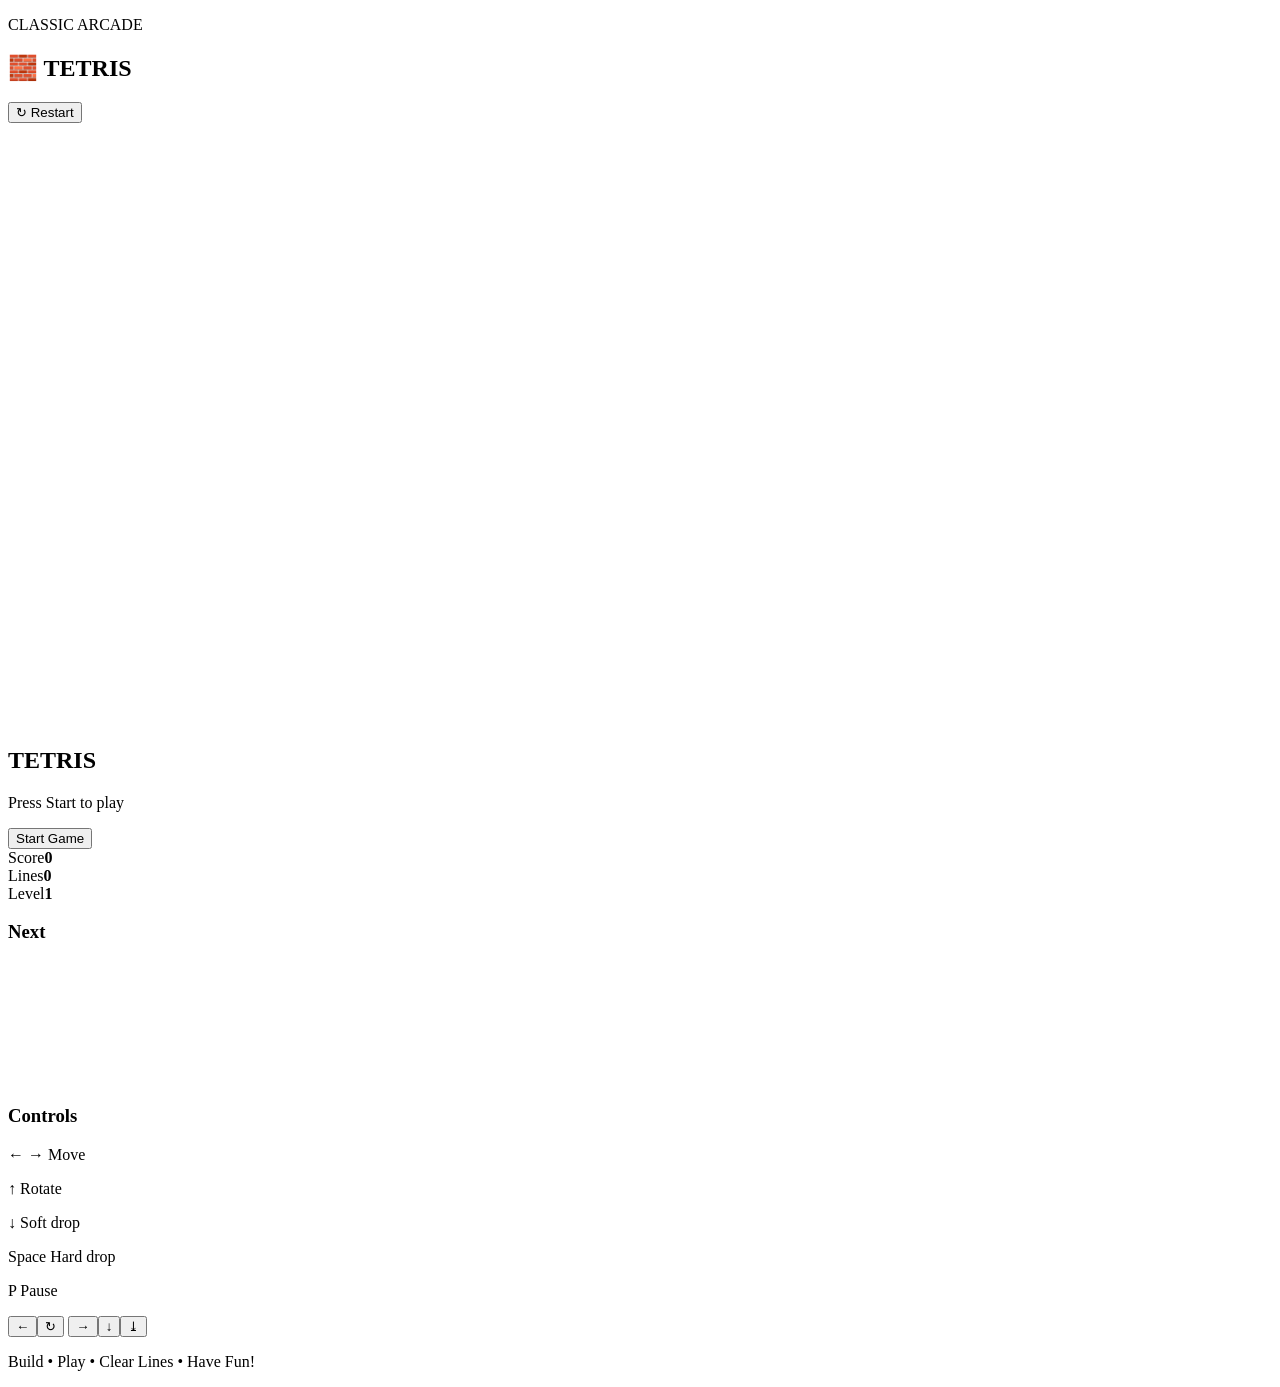
==== index.html @ 2d14281d "Add Tetris game: index.html" ====
<!DOCTYPE html>
<html lang="en">
<head>
  <meta charset="UTF-8">
  <meta name="viewport" content="width=device-width, initial-scale=1.0">
  <title>Tetris Game</title>
  <link rel="stylesheet" href="style.css">
</head>
<body>
  <main class="game-shell">
    <section class="game-card">
      <div class="header">
        <div>
          <p class="eyebrow">CLASSIC ARCADE</p>
          <h1>🧱 TETRIS</h1>
        </div>
        <button id="restartBtn" class="restart-btn">↻ Restart</button>
      </div>
      <div class="game-layout">
        <div class="board-wrap">
          <canvas id="gameCanvas" width="300" height="600" aria-label="Tetris game board"></canvas>
          <div id="overlay" class="overlay">
            <h2 id="overlayTitle">TETRIS</h2>
            <p id="overlayText">Press Start to play</p>
            <button id="startBtn" class="primary-btn">Start Game</button>
          </div>
        </div>
        <aside class="sidebar">
          <div class="stat-grid">
            <div class="stat"><span>Score</span><strong id="score">0</strong></div>
            <div class="stat"><span>Lines</span><strong id="lines">0</strong></div>
            <div class="stat"><span>Level</span><strong id="level">1</strong></div>
          </div>
          <div class="next-card">
            <h3>Next</h3>
            <canvas id="nextCanvas" width="120" height="120"></canvas>
          </div>
          <div class="controls-card">
            <h3>Controls</h3>
            <p>← → Move</p><p>↑ Rotate</p><p>↓ Soft drop</p><p>Space Hard drop</p><p>P Pause</p>
          </div>
        </aside>
      </div>
      <div class="mobile-controls" aria-label="Mobile controls">
        <button data-action="left">←</button><button data-action="rotate">↻</button>
        <button data-action="right">→</button><button data-action="down">↓</button><button data-action="drop">⤓</button>
      </div>
      <p class="footer">Build • Play • Clear Lines • Have Fun!</p>
    </section>
  </main>
  <script src="script.js"></script>
</body>
</html>
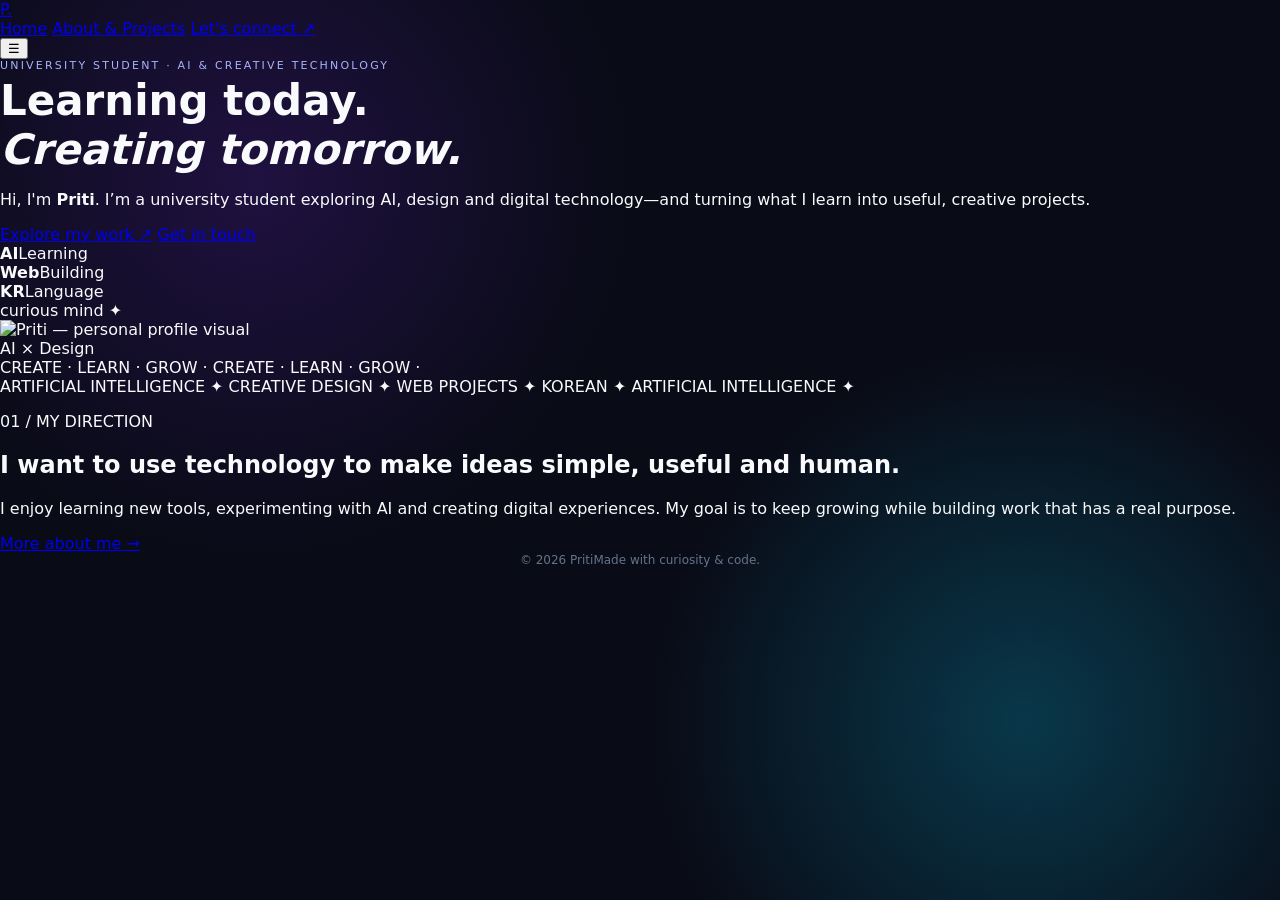
==== commit 9c93b8fd: "Build Priti personal website: update index.html" ====
--- a/index.html
+++ b/index.html
@@ -1,53 +1,74 @@
-<!DOCTYPE html>
+<!doctype html>
 <html lang="en">
 <head>
-  <meta charset="UTF-8">
-  <meta name="viewport" content="width=device-width, initial-scale=1.0">
-  <title>Tetris Game</title>
-  <link rel="stylesheet" href="style.css">
+  <meta charset="UTF-8" />
+  <meta name="viewport" content="width=device-width, initial-scale=1.0" />
+  <meta name="description" content="Priti — university student exploring AI, design and creative technology." />
+  <title>Priti | AI & Creative Technology</title>
+  <link rel="preconnect" href="https://fonts.googleapis.com">
+  <link rel="preconnect" href="https://fonts.gstatic.com" crossorigin>
+  <link href="https://fonts.googleapis.com/css2?family=DM+Sans:wght@400;500;600;700&family=Space+Grotesk:wght@500;600;700&display=swap" rel="stylesheet">
+  <link rel="stylesheet" href="style.css" />
 </head>
 <body>
-  <main class="game-shell">
-    <section class="game-card">
-      <div class="header">
-        <div>
-          <p class="eyebrow">CLASSIC ARCADE</p>
-          <h1>🧱 TETRIS</h1>
-        </div>
-        <button id="restartBtn" class="restart-btn">↻ Restart</button>
-      </div>
-      <div class="game-layout">
-        <div class="board-wrap">
-          <canvas id="gameCanvas" width="300" height="600" aria-label="Tetris game board"></canvas>
-          <div id="overlay" class="overlay">
-            <h2 id="overlayTitle">TETRIS</h2>
-            <p id="overlayText">Press Start to play</p>
-            <button id="startBtn" class="primary-btn">Start Game</button>
+  <div class="site-shell">
+    <header class="nav-wrap">
+      <a class="logo" href="index.html">P<span>.</span></a>
+      <nav class="nav" aria-label="Main navigation">
+        <a class="active" href="index.html">Home</a>
+        <a href="about.html">About & Projects</a>
+        <a class="nav-cta" href="about.html#contact">Let's connect ↗</a>
+      </nav>
+      <button class="menu-btn" aria-label="Open menu">☰</button>
+    </header>
+
+    <main>
+      <section class="hero section">
+        <div class="hero-copy reveal">
+          <p class="eyebrow"><span></span> UNIVERSITY STUDENT · AI & CREATIVE TECHNOLOGY</p>
+          <h1>Learning today.<br><em>Creating tomorrow.</em></h1>
+          <p class="hero-text">Hi, I'm <strong>Priti</strong>. I’m a university student exploring AI, design and digital technology—and turning what I learn into useful, creative projects.</p>
+          <div class="hero-actions">
+            <a class="btn primary" href="about.html">Explore my work <span>↗</span></a>
+            <a class="text-link" href="about.html#contact">Get in touch</a>
+          </div>
+          <div class="mini-stats">
+            <div><strong>AI</strong><span>Learning</span></div>
+            <div><strong>Web</strong><span>Building</span></div>
+            <div><strong>KR</strong><span>Language</span></div>
           </div>
         </div>
-        <aside class="sidebar">
-          <div class="stat-grid">
-            <div class="stat"><span>Score</span><strong id="score">0</strong></div>
-            <div class="stat"><span>Lines</span><strong id="lines">0</strong></div>
-            <div class="stat"><span>Level</span><strong id="level">1</strong></div>
+
+        <div class="hero-visual reveal delay-1">
+          <div class="visual-card">
+            <div class="floating-note note-one">curious mind ✦</div>
+            <div class="image-frame">
+              <img src="assets/hero-image.png" alt="Priti — personal profile visual" />
+            </div>
+            <div class="floating-note note-two">AI × Design</div>
+            <div class="circle-text">CREATE · LEARN · GROW · CREATE · LEARN · GROW · </div>
           </div>
-          <div class="next-card">
-            <h3>Next</h3>
-            <canvas id="nextCanvas" width="120" height="120"></canvas>
+        </div>
+      </section>
+
+      <section class="marquee" aria-label="Interests">
+        <div>ARTIFICIAL INTELLIGENCE <span>✦</span> CREATIVE DESIGN <span>✦</span> WEB PROJECTS <span>✦</span> KOREAN <span>✦</span> ARTIFICIAL INTELLIGENCE <span>✦</span></div>
+      </section>
+
+      <section class="intro section narrow reveal">
+        <p class="section-label">01 / MY DIRECTION</p>
+        <div class="intro-grid">
+          <h2>I want to use technology to make ideas <span>simple, useful and human.</span></h2>
+          <div>
+            <p>I enjoy learning new tools, experimenting with AI and creating digital experiences. My goal is to keep growing while building work that has a real purpose.</p>
+            <a class="arrow-link" href="about.html">More about me <span>→</span></a>
           </div>
-          <div class="controls-card">
-            <h3>Controls</h3>
-            <p>← → Move</p><p>↑ Rotate</p><p>↓ Soft drop</p><p>Space Hard drop</p><p>P Pause</p>
-          </div>
-        </aside>
-      </div>
-      <div class="mobile-controls" aria-label="Mobile controls">
-        <button data-action="left">←</button><button data-action="rotate">↻</button>
-        <button data-action="right">→</button><button data-action="down">↓</button><button data-action="drop">⤓</button>
-      </div>
-      <p class="footer">Build • Play • Clear Lines • Have Fun!</p>
-    </section>
-  </main>
+        </div>
+      </section>
+    </main>
+
+    <footer class="footer"><span>© 2026 Priti</span><span>Made with curiosity & code.</span></footer>
+  </div>
   <script src="script.js"></script>
 </body>
 </html>
--- a/style.css
+++ b/style.css
@@ -0,0 +1 @@
+*{box-sizing:border-box}body{margin:0;min-height:100vh;font-family:system-ui,sans-serif;color:#f8fafc;background:radial-gradient(circle at 20% 20%,#4c1d9555,transparent 30%),radial-gradient(circle at 80% 80%,#0891b255,transparent 30%),#090b16}.game-shell{min-height:100vh;display:grid;place-items:center;padding:24px}.game-card{width:min(760px,100%);padding:26px;border:1px solid #ffffff20;border-radius:28px;background:#0f1223e6;box-shadow:0 25px 80px #0007}.header{display:flex;justify-content:space-between;align-items:center;margin-bottom:22px}.eyebrow{margin:0 0 4px;font-size:11px;letter-spacing:.2em;color:#a5b4fc}h1{margin:0;font-size:42px}.restart-btn,.primary-btn,.mobile-controls button{border:0;color:white;font-weight:700;cursor:pointer}.restart-btn{padding:11px 16px;border-radius:12px;background:#7c3aed}.game-layout{display:flex;justify-content:center;gap:24px}.board-wrap{position:relative;width:300px;border-radius:12px;overflow:hidden;background:#080a13;border:2px solid #272b45}#gameCanvas{display:block;width:300px;height:600px}.overlay{position:absolute;inset:0;display:grid;place-content:center;text-align:center;background:#05070fba}.overlay.hidden{display:none}.overlay h2{font-size:34px}.primary-btn{padding:12px 22px;border-radius:12px;background:linear-gradient(135deg,#7c3aed,#2563eb)}.sidebar{width:190px;display:grid;gap:14px}.stat-grid{display:grid;gap:10px}.stat,.next-card,.controls-card{padding:15px;border:1px solid #ffffff17;border-radius:16px;background:#ffffff0b}.stat{display:flex;justify-content:space-between}.stat span,.controls-card p{color:#94a3b8}.next-card h3,.controls-card h3{margin:0 0 10px}#nextCanvas{display:block;margin:auto}.mobile-controls{display:none;grid-template-columns:repeat(5,1fr);gap:8px;margin-top:18px}.mobile-controls button{min-height:48px;border-radius:12px;background:#1e2340;font-size:20px}.footer{text-align:center;color:#64748b;font-size:12px}@media(max-width:650px){.game-shell{padding:12px}.game-card{padding:16px}.game-layout{gap:12px}.sidebar{width:130px}.controls-card{display:none}.mobile-controls{display:grid}h1{font-size:30px}}
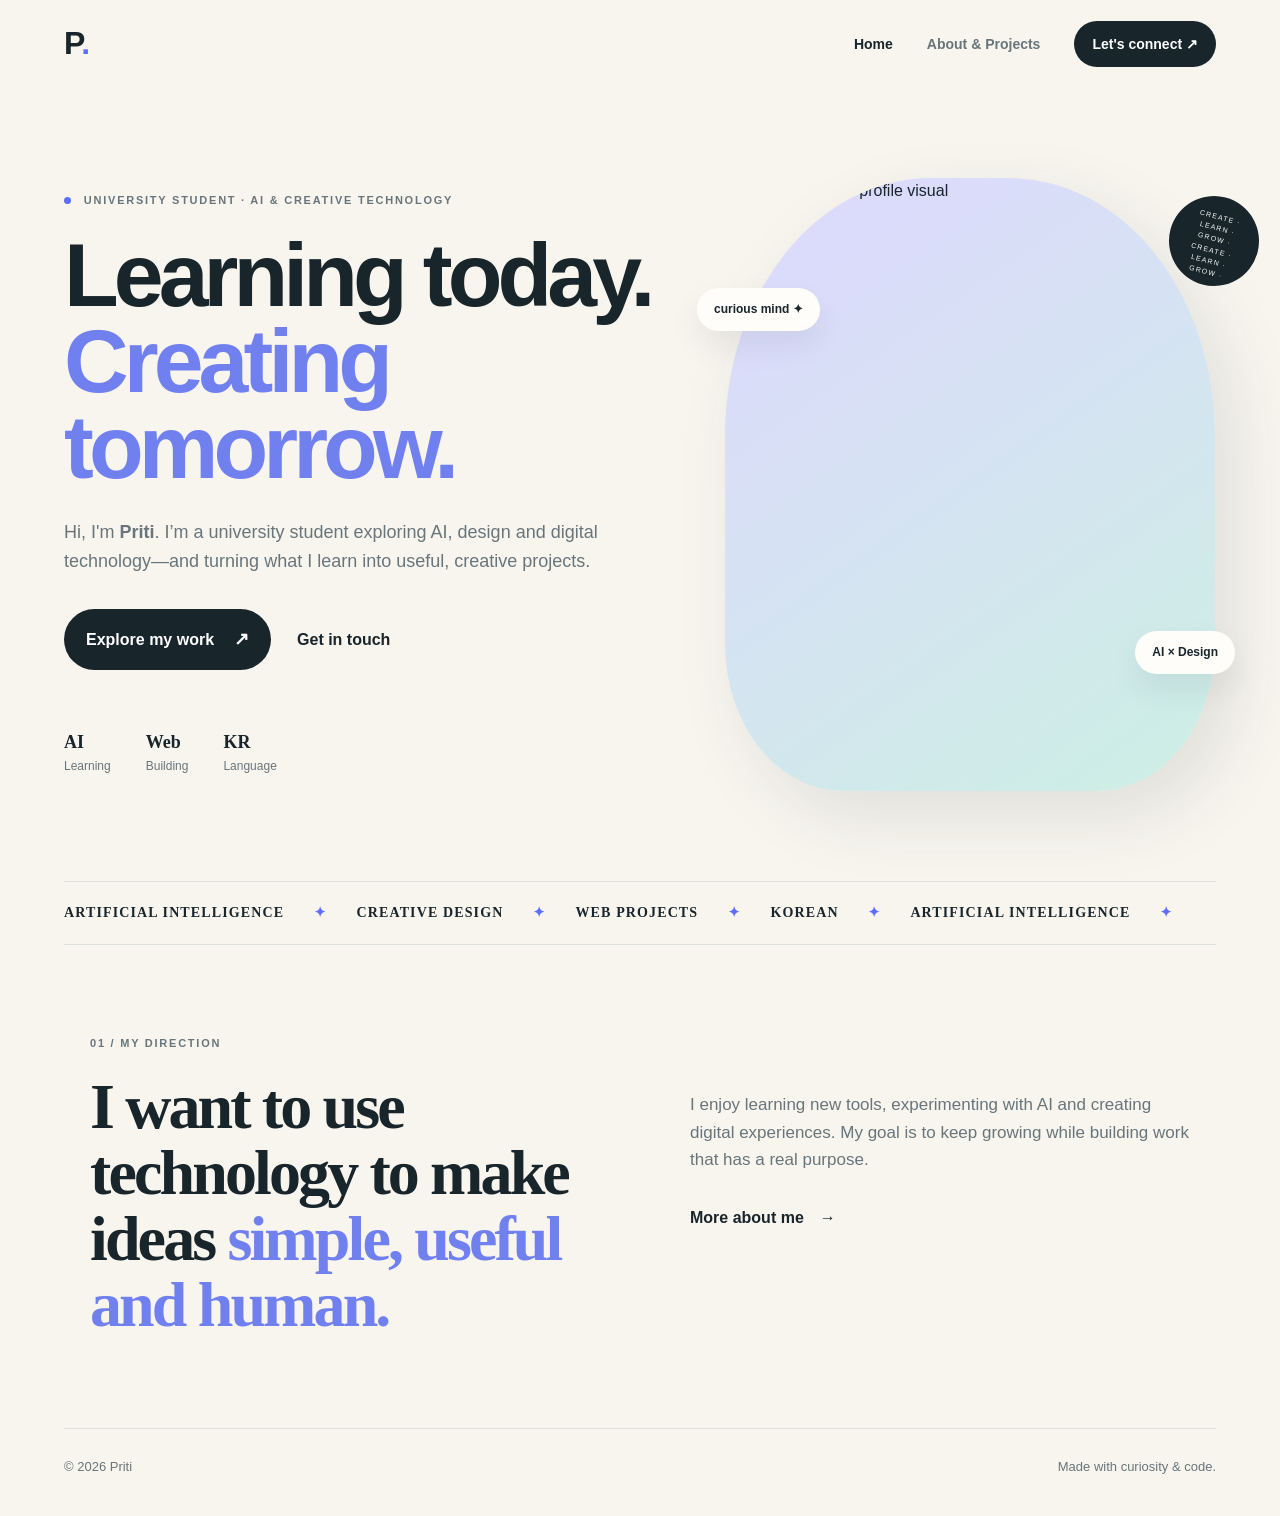
==== commit 75b0237c: "Use uploaded Priti photo on homepage" ====
--- a/index.html
+++ b/index.html
@@ -21,7 +21,6 @@
       </nav>
       <button class="menu-btn" aria-label="Open menu">☰</button>
     </header>
-
     <main>
       <section class="hero section">
         <div class="hero-copy reveal">
@@ -32,41 +31,26 @@
             <a class="btn primary" href="about.html">Explore my work <span>↗</span></a>
             <a class="text-link" href="about.html#contact">Get in touch</a>
           </div>
-          <div class="mini-stats">
-            <div><strong>AI</strong><span>Learning</span></div>
-            <div><strong>Web</strong><span>Building</span></div>
-            <div><strong>KR</strong><span>Language</span></div>
-          </div>
+          <div class="mini-stats"><div><strong>AI</strong><span>Learning</span></div><div><strong>Web</strong><span>Building</span></div><div><strong>KR</strong><span>Language</span></div></div>
         </div>
-
         <div class="hero-visual reveal delay-1">
           <div class="visual-card">
             <div class="floating-note note-one">curious mind ✦</div>
-            <div class="image-frame">
-              <img src="assets/hero-image.png" alt="Priti — personal profile visual" />
-            </div>
+            <div class="image-frame"><img src="assets/hero-image.jpg" alt="Priti — personal profile visual" /></div>
             <div class="floating-note note-two">AI × Design</div>
             <div class="circle-text">CREATE · LEARN · GROW · CREATE · LEARN · GROW · </div>
           </div>
         </div>
       </section>
-
-      <section class="marquee" aria-label="Interests">
-        <div>ARTIFICIAL INTELLIGENCE <span>✦</span> CREATIVE DESIGN <span>✦</span> WEB PROJECTS <span>✦</span> KOREAN <span>✦</span> ARTIFICIAL INTELLIGENCE <span>✦</span></div>
-      </section>
-
+      <section class="marquee" aria-label="Interests"><div>ARTIFICIAL INTELLIGENCE <span>✦</span> CREATIVE DESIGN <span>✦</span> WEB PROJECTS <span>✦</span> KOREAN <span>✦</span> ARTIFICIAL INTELLIGENCE <span>✦</span></div></section>
       <section class="intro section narrow reveal">
         <p class="section-label">01 / MY DIRECTION</p>
         <div class="intro-grid">
           <h2>I want to use technology to make ideas <span>simple, useful and human.</span></h2>
-          <div>
-            <p>I enjoy learning new tools, experimenting with AI and creating digital experiences. My goal is to keep growing while building work that has a real purpose.</p>
-            <a class="arrow-link" href="about.html">More about me <span>→</span></a>
-          </div>
+          <div><p>I enjoy learning new tools, experimenting with AI and creating digital experiences. My goal is to keep growing while building work that has a real purpose.</p><a class="arrow-link" href="about.html">More about me <span>→</span></a></div>
         </div>
       </section>
     </main>
-
     <footer class="footer"><span>© 2026 Priti</span><span>Made with curiosity & code.</span></footer>
   </div>
   <script src="script.js"></script>
--- a/style.css
+++ b/style.css
@@ -1 +1 @@
-*{box-sizing:border-box}body{margin:0;min-height:100vh;font-family:system-ui,sans-serif;color:#f8fafc;background:radial-gradient(circle at 20% 20%,#4c1d9555,transparent 30%),radial-gradient(circle at 80% 80%,#0891b255,transparent 30%),#090b16}.game-shell{min-height:100vh;display:grid;place-items:center;padding:24px}.game-card{width:min(760px,100%);padding:26px;border:1px solid #ffffff20;border-radius:28px;background:#0f1223e6;box-shadow:0 25px 80px #0007}.header{display:flex;justify-content:space-between;align-items:center;margin-bottom:22px}.eyebrow{margin:0 0 4px;font-size:11px;letter-spacing:.2em;color:#a5b4fc}h1{margin:0;font-size:42px}.restart-btn,.primary-btn,.mobile-controls button{border:0;color:white;font-weight:700;cursor:pointer}.restart-btn{padding:11px 16px;border-radius:12px;background:#7c3aed}.game-layout{display:flex;justify-content:center;gap:24px}.board-wrap{position:relative;width:300px;border-radius:12px;overflow:hidden;background:#080a13;border:2px solid #272b45}#gameCanvas{display:block;width:300px;height:600px}.overlay{position:absolute;inset:0;display:grid;place-content:center;text-align:center;background:#05070fba}.overlay.hidden{display:none}.overlay h2{font-size:34px}.primary-btn{padding:12px 22px;border-radius:12px;background:linear-gradient(135deg,#7c3aed,#2563eb)}.sidebar{width:190px;display:grid;gap:14px}.stat-grid{display:grid;gap:10px}.stat,.next-card,.controls-card{padding:15px;border:1px solid #ffffff17;border-radius:16px;background:#ffffff0b}.stat{display:flex;justify-content:space-between}.stat span,.controls-card p{color:#94a3b8}.next-card h3,.controls-card h3{margin:0 0 10px}#nextCanvas{display:block;margin:auto}.mobile-controls{display:none;grid-template-columns:repeat(5,1fr);gap:8px;margin-top:18px}.mobile-controls button{min-height:48px;border-radius:12px;background:#1e2340;font-size:20px}.footer{text-align:center;color:#64748b;font-size:12px}@media(max-width:650px){.game-shell{padding:12px}.game-card{padding:16px}.game-layout{gap:12px}.sidebar{width:130px}.controls-card{display:none}.mobile-controls{display:grid}h1{font-size:30px}}+:root{--ink:#18252b;--muted:#68757a;--cream:#f8f5ef;--paper:#fffdf9;--mint:#ccefe4;--lav:#ded8ff;--peach:#ffd7c4;--line:#dfe2dc;--accent:#5d6dff;--radius:28px}*{box-sizing:border-box}html{scroll-behavior:smooth}body{margin:0;background:var(--cream);color:var(--ink);font-family:'DM Sans',sans-serif;line-height:1.6}.site-shell{max-width:1320px;margin:auto;padding:0 5vw}.nav-wrap{height:88px;display:flex;align-items:center;justify-content:space-between}.logo{font-family:'Space Grotesk',sans-serif;font-size:32px;font-weight:700;color:var(--ink);text-decoration:none}.logo span{color:var(--accent)}.nav{display:flex;align-items:center;gap:34px}.nav a{color:var(--muted);text-decoration:none;font-weight:600;font-size:14px}.nav a.active,.nav a:hover{color:var(--ink)}.nav-cta{background:var(--ink);color:white!important;padding:12px 18px;border-radius:999px}.menu-btn{display:none;border:0;background:none;font-size:24px}.section{padding:90px 0}.hero{min-height:680px;display:grid;grid-template-columns:1fr .82fr;align-items:center;gap:60px}.eyebrow,.section-label{font-size:11px;letter-spacing:.16em;font-weight:700;color:var(--muted);margin:0 0 22px}.eyebrow span{display:inline-block;width:7px;height:7px;border-radius:50%;background:var(--accent);margin-right:8px}.hero h1,.page-hero h1{font-family:'Space Grotesk',sans-serif;font-size:clamp(54px,7vw,92px);line-height:.96;letter-spacing:-.055em;margin:0 0 28px}.hero h1 em,.page-hero h1 em,.contact h2 em{font-style:normal;color:#7180ef}.hero-text,.page-lead{max-width:580px;font-size:18px;color:var(--muted)}.hero-actions{display:flex;align-items:center;gap:26px;margin-top:34px}.btn{display:inline-flex;align-items:center;gap:20px;padding:16px 22px;border-radius:999px;text-decoration:none;font-weight:700}.btn.primary{background:var(--ink);color:#fff}.btn.primary span{font-size:18px}.text-link,.arrow-link{color:var(--ink);font-weight:700;text-decoration:none}.mini-stats{display:flex;gap:35px;margin-top:58px}.mini-stats div{display:flex;flex-direction:column}.mini-stats strong{font-family:'Space Grotesk';font-size:18px}.mini-stats span{font-size:12px;color:var(--muted)}.hero-visual{display:flex;justify-content:center}.visual-card{position:relative;width:min(100%,490px);aspect-ratio:4/5}.image-frame{height:100%;width:100%;border-radius:42% 42% 24% 24%;overflow:hidden;background:linear-gradient(145deg,var(--lav),var(--mint));box-shadow:20px 25px 70px #27333b1c}.image-frame img{width:100%;height:100%;object-fit:cover;display:block}.floating-note{position:absolute;z-index:2;background:var(--paper);padding:12px 17px;border-radius:999px;font-size:12px;font-weight:700;box-shadow:0 15px 30px #27333b14}.note-one{left:-28px;top:18%}.note-two{right:-20px;bottom:19%}.circle-text{position:absolute;right:-44px;top:3%;width:90px;height:90px;border-radius:50%;background:var(--ink);color:#fff;font-size:7px;letter-spacing:.18em;display:grid;place-items:center;text-align:center;padding:15px;transform:rotate(15deg)}.marquee{overflow:hidden;border-block:1px solid var(--line);white-space:nowrap;padding:20px 0;font-family:'Space Grotesk';font-size:14px;font-weight:700;letter-spacing:.08em}.marquee div{animation:scroll 22s linear infinite}.marquee span{color:var(--accent);margin:0 25px}@keyframes scroll{to{transform:translateX(-35%)}}.narrow{max-width:1100px;margin:auto}.intro-grid,.about-grid{display:grid;grid-template-columns:1fr 1fr;gap:100px}.intro h2,.about-grid h2,.section-heading h2,.contact h2{font-family:'Space Grotesk';font-size:clamp(38px,5vw,64px);line-height:1.03;letter-spacing:-.045em;margin:0}.intro h2 span,.about-grid h2 span,.section-heading h2 span{color:#7180ef}.intro-grid p,.about-copy p{color:var(--muted);font-size:17px}.arrow-link{display:inline-flex;gap:16px;margin-top:15px}.footer{border-top:1px solid var(--line);padding:28px 0 38px;display:flex;justify-content:space-between;color:var(--muted);font-size:13px}.footer a{color:var(--ink);text-decoration:none;font-weight:600}.page-hero{padding-bottom:70px}.page-lead{font-size:19px}.about-grid{padding-top:40px;padding-bottom:110px}.about-copy{max-width:590px}.projects{background:var(--paper);margin-inline:-5vw;padding-inline:5vw;border-radius:40px}.section-heading{display:flex;justify-content:space-between;align-items:end;gap:30px;margin-bottom:50px}.section-heading>p{color:var(--muted);margin:0}.project-list{display:grid;gap:16px}.project-card{display:grid;grid-template-columns:70px 1fr 30px;gap:25px;align-items:start;padding:30px 0;border-top:1px solid var(--line)}.project-card h3{font-family:'Space Grotesk';font-size:25px;margin:0 0 8px}.project-card p{color:var(--muted);max-width:700px;margin:0 0 16px}.project-number{font-family:'Space Grotesk';color:#a0aaa9}.project-arrow{font-size:25px}.tags{display:flex;gap:8px;flex-wrap:wrap}.tags span{font-size:11px;font-weight:700;background:var(--cream);padding:6px 10px;border-radius:99px}.skills{padding-bottom:110px}.skill-cloud{display:flex;gap:12px;flex-wrap:wrap}.skill-cloud span{font-family:'Space Grotesk';font-size:18px;padding:15px 20px;border:1px solid var(--line);border-radius:999px;background:var(--paper)}.contact{display:grid;grid-template-columns:1fr 1fr;gap:80px;background:var(--ink);color:white;margin-inline:-5vw;padding-inline:5vw;border-radius:40px 40px 0 0}.contact .section-label{color:#aeb8b8}.contact-box{padding-top:15px}.contact-box p{color:#b7c0c0}.contact-box>a{display:block;color:#fff;font-family:'Space Grotesk';font-size:22px;text-decoration:none;margin:25px 0}.socials{display:flex;gap:20px}.socials a{color:#fff;text-decoration:none;font-weight:700}.reveal{opacity:0;transform:translateY(18px);transition:opacity .7s ease,transform .7s ease}.reveal.visible{opacity:1;transform:none}.delay-1{transition-delay:.12s}@media(max-width:800px){.site-shell{padding:0 22px}.nav-wrap{height:72px}.nav{display:none;position:absolute;top:72px;left:22px;right:22px;background:var(--paper);padding:20px;border-radius:20px;box-shadow:0 15px 40px #27333b1a;flex-direction:column;align-items:stretch;z-index:10}.nav.open{display:flex}.nav-cta{text-align:center}.menu-btn{display:block}.hero{grid-template-columns:1fr;gap:45px;padding-top:60px}.hero h1,.page-hero h1{font-size:56px}.hero-visual{padding:0 25px}.note-one{left:-5px}.note-two{right:-5px}.circle-text{right:-15px}.section{padding:70px 0}.intro-grid,.about-grid,.contact{grid-template-columns:1fr;gap:35px}.projects,.contact{margin-inline:-22px;padding-inline:22px}.section-heading{display:block}.section-heading>p{margin-top:15px}.project-card{grid-template-columns:38px 1fr 20px;gap:12px}.project-card h3{font-size:21px}.footer{gap:15px;flex-direction:column}.marquee{margin-inline:-22px}.skill-cloud span{font-size:15px;padding:12px 15px}}
